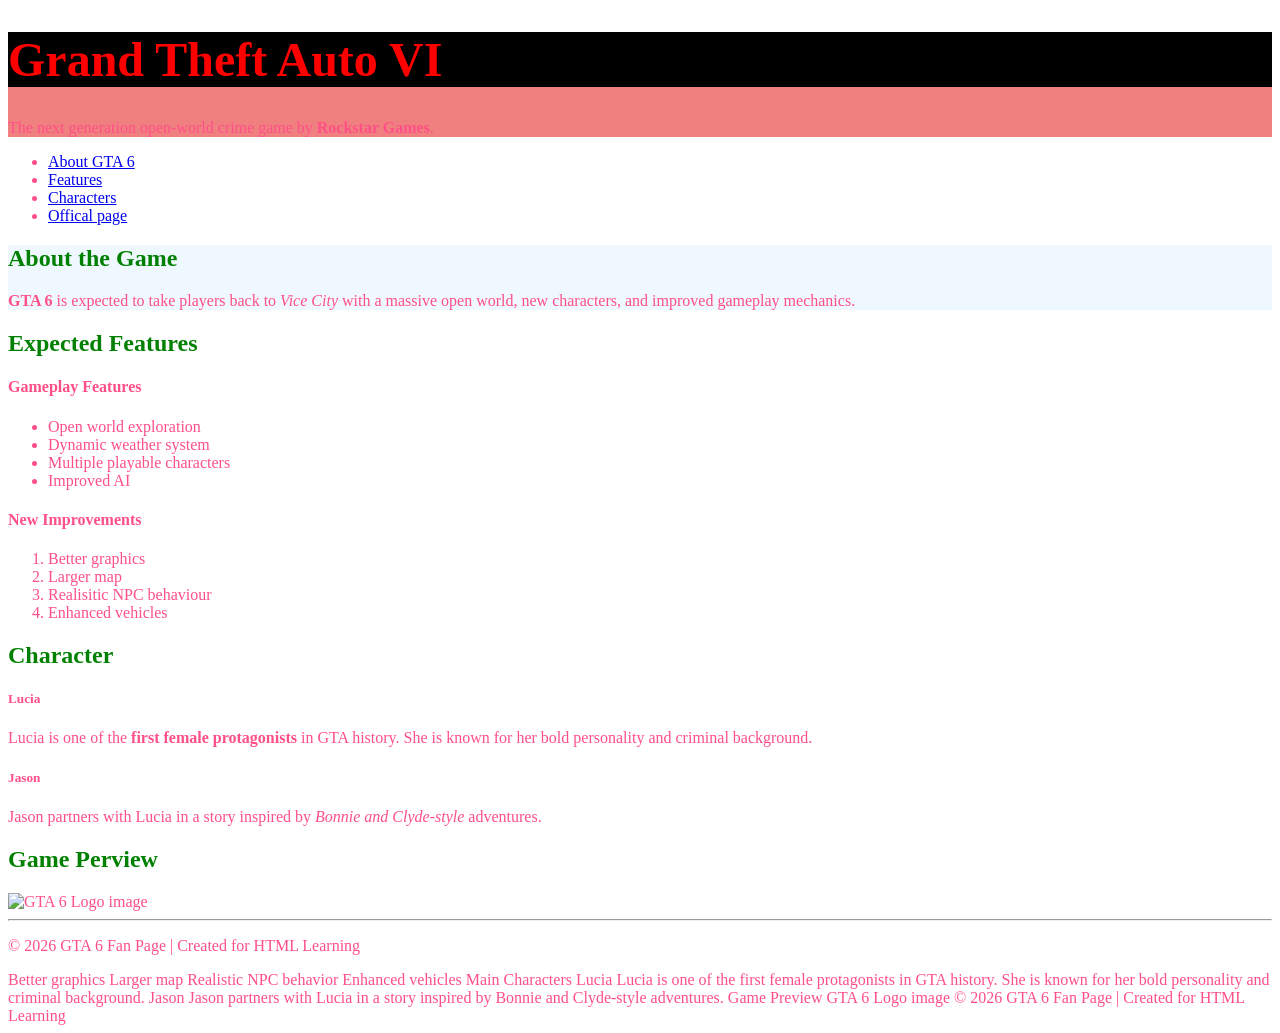
==== index.html @ 22cee1a3 "Lab 1.8 -colors" ====
<!--document type declaration(version of html)-->
<!DOCTYPE html>
<!--root element-->
<html lang="en">
<!--head-->

<head>
    <!--metadata elements-->
    <meta charset="UTF-8">
    <meta name="authors" content="BBIT">
    <meta name="description"
        content="Stay updated with the latest GTA 6 news, leaks, trailers, gameplay insights, and fan theories. Your ultimate hub for everything Grand Theft Auto VI.">
    <meta name="keywords"
        content="GTA 6, GTA VI, Grand Theft Auto 6, GTA 6 news, GTA 6 leaks, GTA 6 trailer, GTA 6 gameplay, Rockstar Games GTA 6, GTA 6 release date, GTA 6 updates, GTA VI rumors, GTA 6 map, GTA 6 characters, GTA 6 fan page, GTA community">
    <!--5 title-->

    <title>GTA VI</title>
    <!-- Other elements that go here -->
    <!-- style, scripts,favicon -->
     <link rel="stylesheet" href="css/style.css">
     <link rel="shortcut icon" href="https://www.rockstargames.com/VI/favicon.ico">
     <style>
        h1{
            color : blue;
            font-size:48px;
        }
        /*a class selector (starts with a dot)*/
        .section-heading{
            color:green;
        }
        /*an id selector start with a #*/
        /*only one element*/
        #about{
            background-color: aliceblue;
        }

     </style>
     <link rel="stylesheet" href="css/style.css"

</head>
<!-- 6.  the body (content goes here)-->

<body>
    <!-- Add header semantic tag -->
    <!-- Add main heading -->
    <!-- Make "Rockstar Games" bold -->
    <header style="background-color:lightcoral">
        <!--h1,h2,h3,h4,h5,h6-->
        <h1>Grand Theft Auto VI</h1>
        <p>
            The next generation open-world crime game by
            <b>Rockstar Games</b>.
        </p>
    </header>
    

    <!-- Add navigation semantic tag -->
    <!-- Convert items into an unordered list -->
    <!-- Wrap each item in a link -->
    <!-- Add id links pointing to sections -->


    <nav>
        <!--unordered list-->
        <ul>
            <li>
                <!--internal( another section on the same page external )
                -diffent page on the same website 
                -diffrent page on another  website 
                -->
                <a href="#about">About GTA 6</a>
            </li><!--list them-->
            <li>
                <a href="#features">Features</a>
            </li><!--list them-->
            <li>
                <a href="#Characters">Characters</a>
            </li><!--list them-->

            <li>
                <a href="https://www.rockstargames.com/games/V" 
                target="_blank">
                Offical page
                </a>

            </li><!--list them-->
        </ul>

    </nav>


    <!-- Add main semantic tag -->
    <main>
        <section id="about">
           <h2 class="section-heading"> About the Game</h2>
            <p>
                <b>GTA 6 </b>is expected to take players back to <i>Vice City</i> with a massive open world,
                new characters,
                and improved gameplay
                mechanics.

            </p>

        </section>
        <section id="features">
            <h2 class="section-heading">Expected Features</h2>

            <h4>Gameplay Features</h4>

            <ul>
                <li>Open world exploration</li>
                <li>Dynamic weather system</li>
                <li>Multiple playable characters</li>
                <li>Improved AI</li>

            </ul>

            <h4> New Improvements</h4>

            <ol>
              <li>Better graphics</li>
              <li>Larger map</li>
              <li>Realisitic NPC behaviour</li>
              <li>Enhanced vehicles</li>
            </ol>

        </section>
        <section id ="Characters">
            <h2 class="section-heading">Character</h2>
          <h5 >Lucia</h5>
          <p> Lucia is one of the <b>first female protagonists </b>
            in GTA history. She is known for her bold personality and criminal
    background. </p>
    <article></article>
    <h5>Jason</h5>
    <p>Jason partners with Lucia in a story inspired by <i>Bonnie and Clyde-style</i> adventures.</p>
        </section>
        <section id="logo">
          <h2 class="section-heading">Game Perview</h2>
          <img src="https://www.rockstargames.com/VI/_next/image?url=%2FVI%2F_next%2Fstatic%2Fmedia%2FJason_and_Lucia_01_With_Logos_landscape.8596f77a.jpg&w=3840&q=75
 " alt="GTA 6 Logo image" width="50%">
          
        </section>
        <footer>
        <hr>
        <p>© 2026 GTA 6 Fan Page | Created for HTML Learning</p>
    </footer>

    </main>


    <!-- Add section with id="about" -->
    <!-- Add section heading -->
    <!-- Add paragraphs -->
    <!-- Make "GTA 6" bold -->
    <!-- Make "Vice City" italic -->
    <!-- Add title attribute to second paragraph -->
  

    <!-- Add section with id="features" -->
    <!-- Add subsection headings -->
    <!-- Convert first group into unordered list -->
    <!-- Convert second group into ordered list -->
    
    
    
    
    

   
    Better graphics
    Larger map
    Realistic NPC behavior
    Enhanced vehicles

    <!-- Add section with id="characters" -->
    <!-- Use article tag for each character -->
    <!-- Add headings for names -->
    <!-- Add paragraphs -->
    <!-- Make "first female protagonists" bold -->
    <!-- Make "Bonnie and Clyde" italic -->
    Main Characters
    Lucia
    Lucia is one of the first female protagonists in GTA history. She is known for her bold personality and criminal
    background.

    Jason
    Jason partners with Lucia in a story inspired by Bonnie and Clyde-style adventures.

    <!-- Add section for image -->
    <!-- Add image tag below -->
    <!-- Use src attribute -->
    <!-- Use alt attribute -->
    <!-- Use width attribute -->
    Game Preview
    GTA 6 Logo image

    <!-- Close main semantic tag -->

    <!-- Add footer semantic tag -->
    
    <!-- Wrap content in paragraph -->
    <!-- Add horizontal rule above footer -->
    © 2026 GTA 6 Fan Page | Created for HTML Learning

    <body>


</html>
---- css/style.css ----
/* ============================================================
   GTA VI FAN PAGE COLOR SYSTEM
   Inspired by the official GTA VI visual style
   ============================================================ 
  
   CSS Colors
    - named e.g. blue, green (limited)
    - hex - use hexadecimal values (0-9A-F) e.g. #RRGGBB #FFFFFF(white), #000000(black) - (Most common in web design)
    - rgb - use 0-255 e.g. rgb(255,255,255) -white, rgb(0,0,0) - black
    - rgba same as rgb but includes a transparency value between 0-1 (0 = invisible 1 = fully visible) (last item) e.g rgba(25,55,66,0.5) 
*/

/*
:root targets the <html> element.
It is the highest-level element on the page.
Variables defined here become available everywhere in the stylesheet.
*/

:root {
  h1{
    /*color:crimson;*/
    color:#ff0000;
    background-color:rgb(0,0,0);
    border-color:rgba(255,0,0,0.1);
}


    /* ===============================
       BACKGROUND COLORS
       =============================== */

    /* Deep night blue */
    --col-bg-deep: #08131f;

    /* Main dark surface */
    --col-bg-mid: #102030;

    /* Transparent glass effect */
    --col-bg-light: rgba(16, 32, 48, 0.82);

    /* ===============================
       PRIMARY ACCENT COLORS
       =============================== */

    /* Neon cyan */
    --col-cyan: #00d5d8;

    /* Bright electric cyan */
    --col-cyan-light: #4ff6ea;

    /* GTA VI pink/coral */
    --col-coral: #ff4f87;

    /* Soft neon pink */
    --col-pink-soft: #ff9bb3;

    /* Sunset orange */
    --col-sunset: #ff9f43;

    /* Warm amber */
    --col-amber: #ffc46b;

    /* ===============================
       TEXT COLORS
       =============================== */

    /* Main light text */
    --col-cream: #fff8f2;

    /* Secondary muted text */
    --col-muted: #7ea0b3;
}

/*
example usage
using the var keyword
*/
body{
color: var(--col-coral)
}
---- css/style.css ----
/* ============================================================
   GTA VI FAN PAGE COLOR SYSTEM
   Inspired by the official GTA VI visual style
   ============================================================ 
  
   CSS Colors
    - named e.g. blue, green (limited)
    - hex - use hexadecimal values (0-9A-F) e.g. #RRGGBB #FFFFFF(white), #000000(black) - (Most common in web design)
    - rgb - use 0-255 e.g. rgb(255,255,255) -white, rgb(0,0,0) - black
    - rgba same as rgb but includes a transparency value between 0-1 (0 = invisible 1 = fully visible) (last item) e.g rgba(25,55,66,0.5) 
*/

/*
:root targets the <html> element.
It is the highest-level element on the page.
Variables defined here become available everywhere in the stylesheet.
*/

:root {
  h1{
    /*color:crimson;*/
    color:#ff0000;
    background-color:rgb(0,0,0);
    border-color:rgba(255,0,0,0.1);
}


    /* ===============================
       BACKGROUND COLORS
       =============================== */

    /* Deep night blue */
    --col-bg-deep: #08131f;

    /* Main dark surface */
    --col-bg-mid: #102030;

    /* Transparent glass effect */
    --col-bg-light: rgba(16, 32, 48, 0.82);

    /* ===============================
       PRIMARY ACCENT COLORS
       =============================== */

    /* Neon cyan */
    --col-cyan: #00d5d8;

    /* Bright electric cyan */
    --col-cyan-light: #4ff6ea;

    /* GTA VI pink/coral */
    --col-coral: #ff4f87;

    /* Soft neon pink */
    --col-pink-soft: #ff9bb3;

    /* Sunset orange */
    --col-sunset: #ff9f43;

    /* Warm amber */
    --col-amber: #ffc46b;

    /* ===============================
       TEXT COLORS
       =============================== */

    /* Main light text */
    --col-cream: #fff8f2;

    /* Secondary muted text */
    --col-muted: #7ea0b3;
}

/*
example usage
using the var keyword
*/
body{
color: var(--col-coral)
}
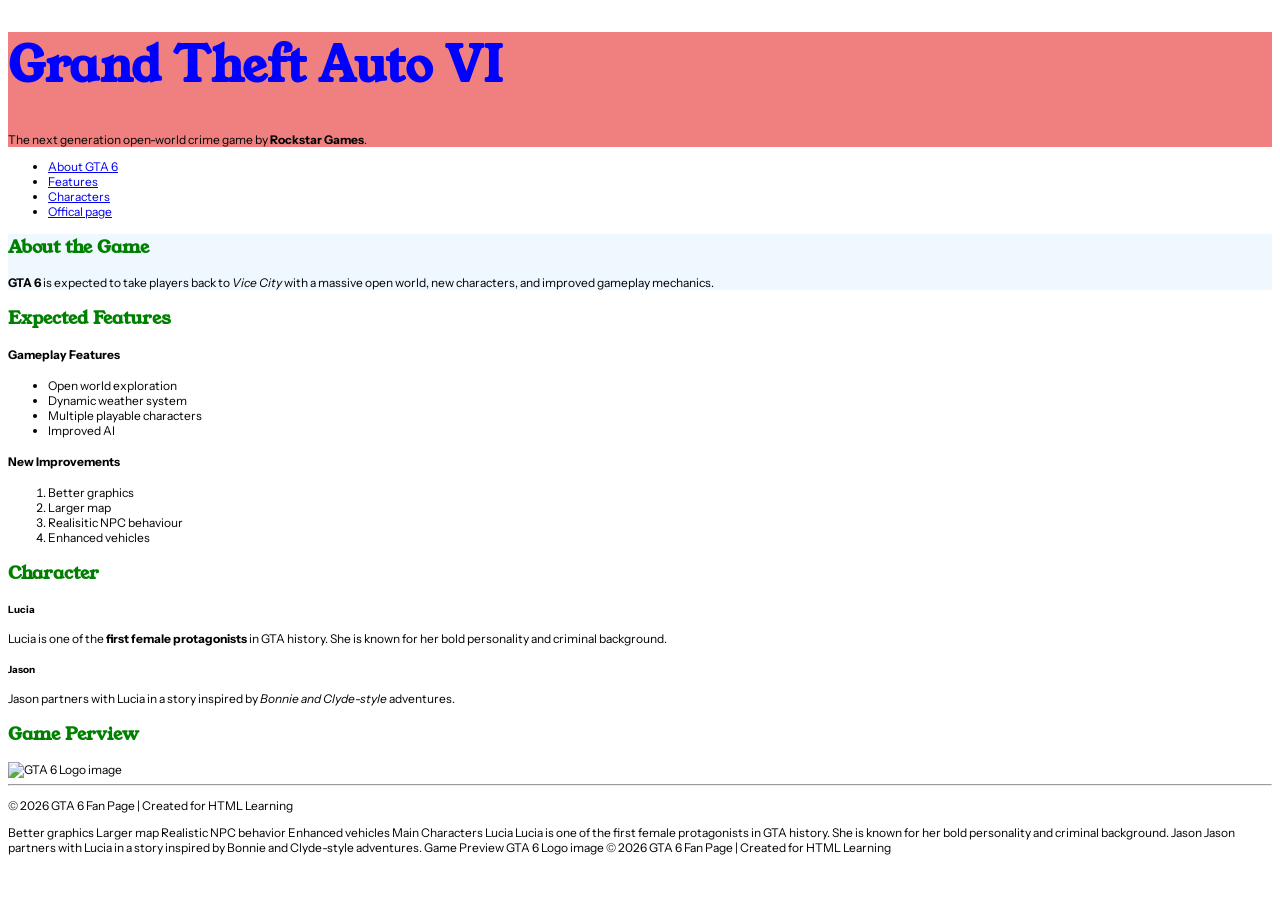
==== commit 0a636bac: "Lab 1.9 Fonts" ====
--- a/index.html
+++ b/index.html
@@ -17,28 +17,32 @@
     <title>GTA VI</title>
     <!-- Other elements that go here -->
     <!-- style, scripts,favicon -->
-     <link rel="stylesheet" href="css/style.css">
-     <link rel="shortcut icon" href="https://www.rockstargames.com/VI/favicon.ico">
-     <style>
-        h1{
-            color : blue;
-            font-size:48px;
+    <link rel="preconnect" href="https://fonts.googleapis.com">
+    <link rel="preconnect" href="https://fonts.gstatic.com" crossorigin>
+    <link
+        href="https://fonts.googleapis.com/css2?family=Instrument+Sans:ital,wght@0,400..700;1,400..700&family=Young+Serif&display=swap"
+        rel="stylesheet">
+    <link rel="stylesheet" href="css/style.css">
+    <link rel="shortcut icon" href="https://www.rockstargames.com/VI/favicon.ico">
+    <style>
+        h1 {
+            color: blue;
+            font-size: 48px;
         }
+
         /*a class selector (starts with a dot)*/
-        .section-heading{
-            color:green;
+        .section-heading {
+            color: green;
         }
+
         /*an id selector start with a #*/
         /*only one element*/
-        #about{
+        #about {
             background-color: aliceblue;
         }
-
-     </style>
-     <link rel="stylesheet" href="css/style.css"
-
-</head>
-<!-- 6.  the body (content goes here)-->
+    </style>
+    <link rel="stylesheet" href="css/style.css" </head>
+    <!-- 6.  the body (content goes here)-->
 
 <body>
     <!-- Add header semantic tag -->
@@ -52,7 +56,7 @@
             <b>Rockstar Games</b>.
         </p>
     </header>
-    
+
 
     <!-- Add navigation semantic tag -->
     <!-- Convert items into an unordered list -->
@@ -78,9 +82,8 @@
             </li><!--list them-->
 
             <li>
-                <a href="https://www.rockstargames.com/games/V" 
-                target="_blank">
-                Offical page
+                <a href="https://www.rockstargames.com/games/V" target="_blank">
+                    Offical page
                 </a>
 
             </li><!--list them-->
@@ -92,7 +95,7 @@
     <!-- Add main semantic tag -->
     <main>
         <section id="about">
-           <h2 class="section-heading"> About the Game</h2>
+            <h2 class="section-heading"> About the Game</h2>
             <p>
                 <b>GTA 6 </b>is expected to take players back to <i>Vice City</i> with a massive open world,
                 new characters,
@@ -118,33 +121,33 @@
             <h4> New Improvements</h4>
 
             <ol>
-              <li>Better graphics</li>
-              <li>Larger map</li>
-              <li>Realisitic NPC behaviour</li>
-              <li>Enhanced vehicles</li>
+                <li>Better graphics</li>
+                <li>Larger map</li>
+                <li>Realisitic NPC behaviour</li>
+                <li>Enhanced vehicles</li>
             </ol>
 
         </section>
-        <section id ="Characters">
+        <section id="Characters">
             <h2 class="section-heading">Character</h2>
-          <h5 >Lucia</h5>
-          <p> Lucia is one of the <b>first female protagonists </b>
-            in GTA history. She is known for her bold personality and criminal
-    background. </p>
-    <article></article>
-    <h5>Jason</h5>
-    <p>Jason partners with Lucia in a story inspired by <i>Bonnie and Clyde-style</i> adventures.</p>
+            <h5>Lucia</h5>
+            <p> Lucia is one of the <b>first female protagonists </b>
+                in GTA history. She is known for her bold personality and criminal
+                background. </p>
+            <article></article>
+            <h5>Jason</h5>
+            <p>Jason partners with Lucia in a story inspired by <i>Bonnie and Clyde-style</i> adventures.</p>
         </section>
         <section id="logo">
-          <h2 class="section-heading">Game Perview</h2>
-          <img src="https://www.rockstargames.com/VI/_next/image?url=%2FVI%2F_next%2Fstatic%2Fmedia%2FJason_and_Lucia_01_With_Logos_landscape.8596f77a.jpg&w=3840&q=75
+            <h2 class="section-heading">Game Perview</h2>
+            <img src="https://www.rockstargames.com/VI/_next/image?url=%2FVI%2F_next%2Fstatic%2Fmedia%2FJason_and_Lucia_01_With_Logos_landscape.8596f77a.jpg&w=3840&q=75
  " alt="GTA 6 Logo image" width="50%">
-          
+
         </section>
         <footer>
-        <hr>
-        <p>© 2026 GTA 6 Fan Page | Created for HTML Learning</p>
-    </footer>
+            <hr>
+            <p>© 2026 GTA 6 Fan Page | Created for HTML Learning</p>
+        </footer>
 
     </main>
 
@@ -155,19 +158,19 @@
     <!-- Make "GTA 6" bold -->
     <!-- Make "Vice City" italic -->
     <!-- Add title attribute to second paragraph -->
-  
+
 
     <!-- Add section with id="features" -->
     <!-- Add subsection headings -->
     <!-- Convert first group into unordered list -->
     <!-- Convert second group into ordered list -->
-    
-    
-    
-    
-    
-
-   
+
+
+
+
+
+
+
     Better graphics
     Larger map
     Realistic NPC behavior
@@ -198,7 +201,7 @@
     <!-- Close main semantic tag -->
 
     <!-- Add footer semantic tag -->
-    
+
     <!-- Wrap content in paragraph -->
     <!-- Add horizontal rule above footer -->
     © 2026 GTA 6 Fan Page | Created for HTML Learning
--- a/css/style.css
+++ b/css/style.css
@@ -17,14 +17,7 @@
 */
 
 :root {
-  h1{
-    /*color:crimson;*/
-    color:#ff0000;
-    background-color:rgb(0,0,0);
-    border-color:rgba(255,0,0,0.1);
-}
-
-
+ 
     /* ===============================
        BACKGROUND COLORS
        =============================== */
@@ -76,7 +69,15 @@
 using the var keyword
 */
 body{
-color: var(--col-coral)
+   /*Have a default font so two values in the font */
+   font-family:'Instrument Sans','sans-serif';
+   font-size:12px;
+   font-weight:400;
+   font-style:normal;
+
+}
+h1,h2{
+   font-family:'Young Serif','serif';
 }
 
 
--- a/css/style.css
+++ b/css/style.css
@@ -17,14 +17,7 @@
 */
 
 :root {
-  h1{
-    /*color:crimson;*/
-    color:#ff0000;
-    background-color:rgb(0,0,0);
-    border-color:rgba(255,0,0,0.1);
-}
-
-
+ 
     /* ===============================
        BACKGROUND COLORS
        =============================== */
@@ -76,7 +69,15 @@
 using the var keyword
 */
 body{
-color: var(--col-coral)
+   /*Have a default font so two values in the font */
+   font-family:'Instrument Sans','sans-serif';
+   font-size:12px;
+   font-weight:400;
+   font-style:normal;
+
+}
+h1,h2{
+   font-family:'Young Serif','serif';
 }
 
 
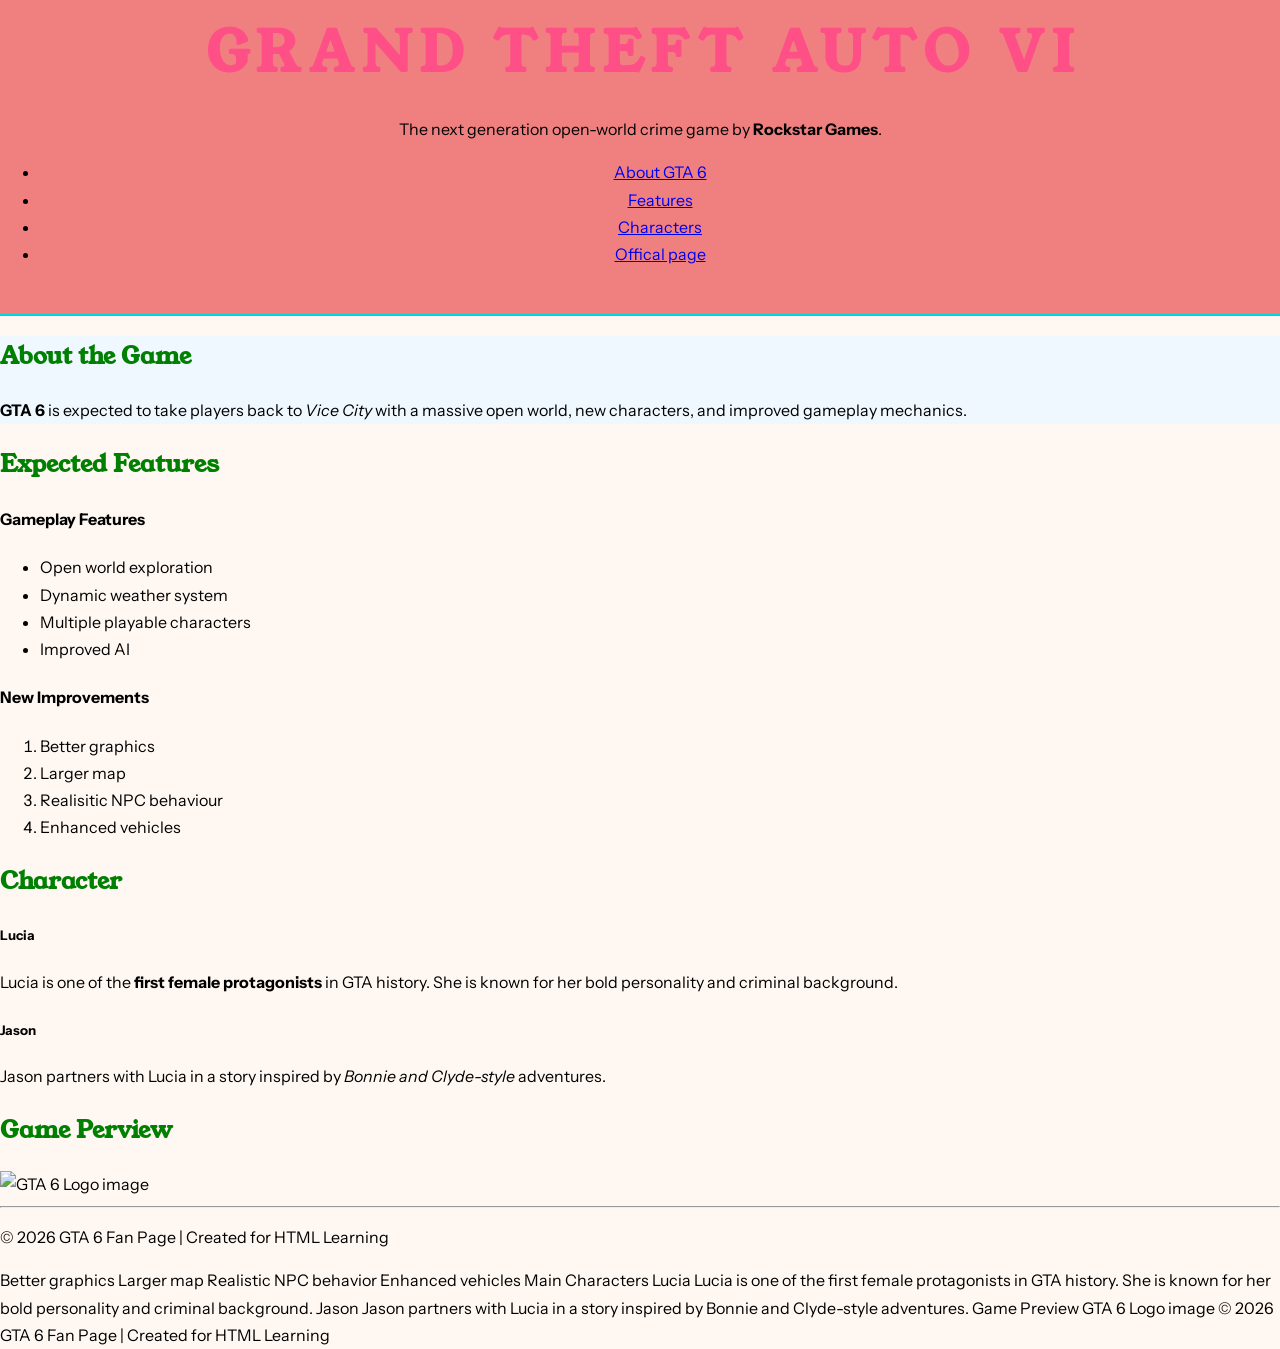
==== commit 1ca64640: "Lab 2.0 - header" ====
--- a/index.html
+++ b/index.html
@@ -55,7 +55,7 @@
             The next generation open-world crime game by
             <b>Rockstar Games</b>.
         </p>
-    </header>
+    
 
 
     <!-- Add navigation semantic tag -->
@@ -90,6 +90,7 @@
         </ul>
 
     </nav>
+    </header>
 
 
     <!-- Add main semantic tag -->
--- a/css/style.css
+++ b/css/style.css
@@ -71,13 +71,55 @@
 body{
    /*Have a default font so two values in the font */
    font-family:'Instrument Sans','sans-serif';
-   font-size:12px;
+   font-size:16px;
    font-weight:400;
    font-style:normal;
+   background-color:var(--col-cream);
+   /*short hard*/
+   margin: 0;
+   /*Long hand version*/
+   margin-top:0;
+   margin-right:0;
+   margin-bottom:0;
+   margin-left:0;
+   line-height : 1.7;
 
 }
 h1,h2{
    font-family:'Young Serif','serif';
 }
+header{
+   /*Box model ( Padding ) */
+   padding-top:5px;
+   padding-bottom:30px;
+   
+   /*Box model( border ) */
+   border-bottom-width:2px;
+   border-bottom-style:solid;
+   border-bottom-color:var(--col-cyan);
+
+   text-align:center;
+}
+
+header h1{ 
+   /*Units
+   
+   */
+   font-size:3.5em; /* 3.5 *16 px ,parent font size*/
+   letter-spacing:8px;
+   text-transform:uppercase;
+   color : var(--col-coral);
+
+   margin-left:8px;
+   margin-bottom:0;
+   margin-top:0;
+   margin-right:0;
+}
+ /* Direct child selector*/
+header > b{
+   color:var(--col-sunset);
+   letter-spacing:2px;
+   font-size: 0.95em;/*Relative to the parent's font size*/
+}
 
 
--- a/css/style.css
+++ b/css/style.css
@@ -71,13 +71,55 @@
 body{
    /*Have a default font so two values in the font */
    font-family:'Instrument Sans','sans-serif';
-   font-size:12px;
+   font-size:16px;
    font-weight:400;
    font-style:normal;
+   background-color:var(--col-cream);
+   /*short hard*/
+   margin: 0;
+   /*Long hand version*/
+   margin-top:0;
+   margin-right:0;
+   margin-bottom:0;
+   margin-left:0;
+   line-height : 1.7;
 
 }
 h1,h2{
    font-family:'Young Serif','serif';
 }
+header{
+   /*Box model ( Padding ) */
+   padding-top:5px;
+   padding-bottom:30px;
+   
+   /*Box model( border ) */
+   border-bottom-width:2px;
+   border-bottom-style:solid;
+   border-bottom-color:var(--col-cyan);
+
+   text-align:center;
+}
+
+header h1{ 
+   /*Units
+   
+   */
+   font-size:3.5em; /* 3.5 *16 px ,parent font size*/
+   letter-spacing:8px;
+   text-transform:uppercase;
+   color : var(--col-coral);
+
+   margin-left:8px;
+   margin-bottom:0;
+   margin-top:0;
+   margin-right:0;
+}
+ /* Direct child selector*/
+header > b{
+   color:var(--col-sunset);
+   letter-spacing:2px;
+   font-size: 0.95em;/*Relative to the parent's font size*/
+}
 
 
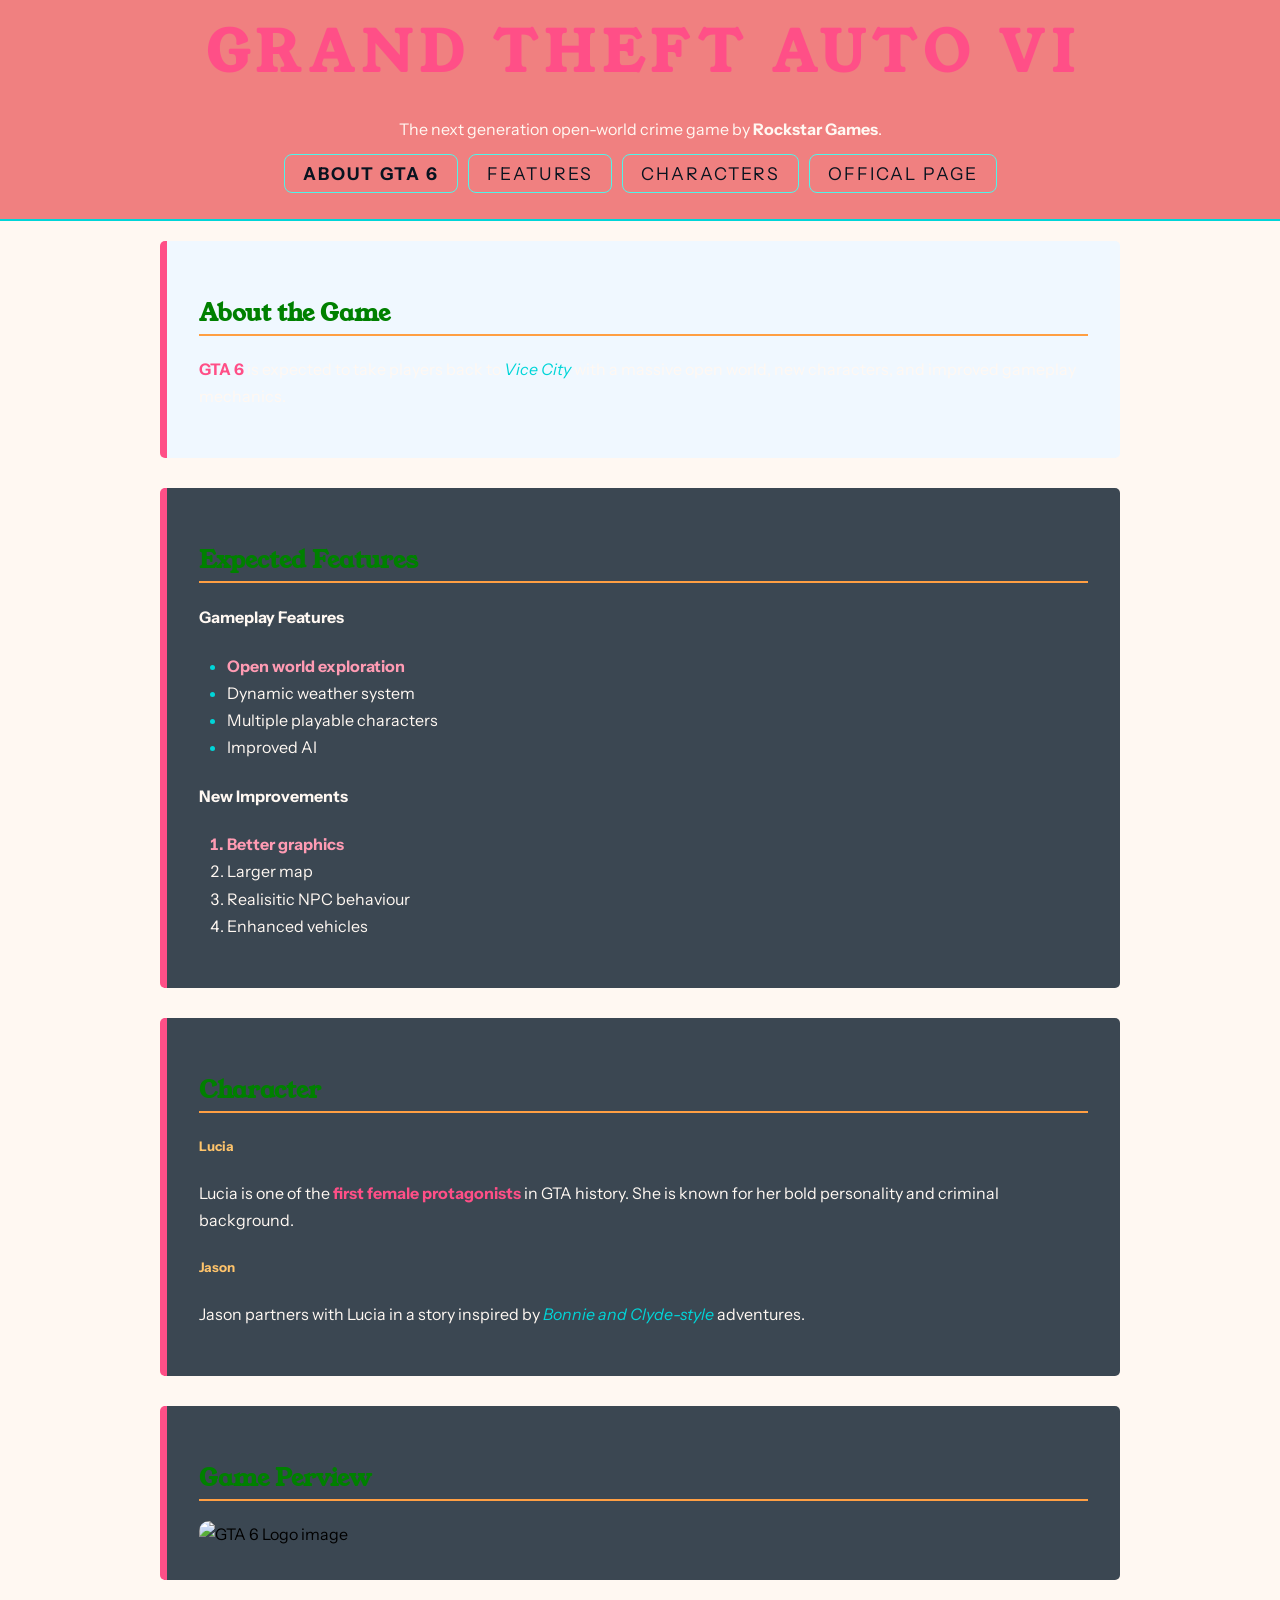
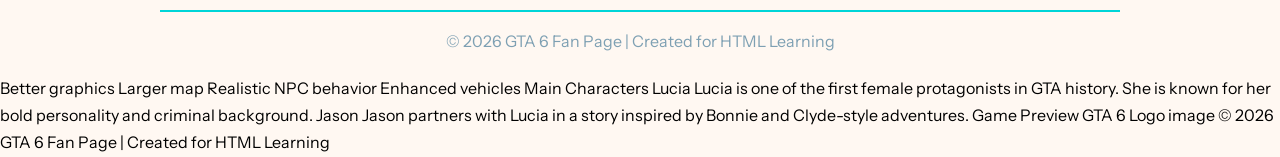
==== commit 4f3cc792: "Lab 2.4 - image and footer" ====
--- a/index.html
+++ b/index.html
@@ -142,8 +142,7 @@
         <section id="logo">
             <h2 class="section-heading">Game Perview</h2>
             <img src="https://www.rockstargames.com/VI/_next/image?url=%2FVI%2F_next%2Fstatic%2Fmedia%2FJason_and_Lucia_01_With_Logos_landscape.8596f77a.jpg&w=3840&q=75
- " alt="GTA 6 Logo image" width="50%">
-
+ " alt="GTA 6 Logo image">
         </section>
         <footer>
             <hr>
--- a/css/style.css
+++ b/css/style.css
@@ -121,5 +121,116 @@
    letter-spacing:2px;
    font-size: 0.95em;/*Relative to the parent's font size*/
 }
-
-
+nav{
+   margin-top:10px;
+}
+/*Child selctor*/
+nav ul{
+   list-style:none;
+   padding: 0;
+   margin :0;
+
+   display:flex;
+   justify-content:center;
+   gap:10px;
+   
+}
+/*Child selctor*/
+nav ul li a{
+   color :var(--col-bg-deep);
+   text-decoration:none;
+   font-size:1.1em;
+   letter-spacing:2px;
+   text-transform:uppercase;
+   /*Top and bottom 8 px   right and left 18px*/
+   padding:8px 18px;
+   border:1px solid var(--col-cyan-light);
+   /*Long hand*/
+   border-width:1px;
+   border-style:solid;
+   border-color:var(--col-cyan-light);
+   border-radius:8px;
+}
+/**Pseudo-class selector :hover , :root*/
+nav ul li a:hover{
+   background-color:var(--col-cyan);
+   border-color:var(--col-pink-soft);
+}
+main{
+   
+   max-width:960px;
+
+   margin-right:auto;
+   margin-left:auto;
+   margin-bottom:20px;
+   margin-top:20px;
+}
+section{
+   margin-bottom:30px;
+   padding:32px;
+   background-color:var(--col-bg-light);
+   border-radius:5px;
+   border-left-style:solid;
+   border-left-color:var(--col-coral);
+   border-left-width:7px;
+
+   transition-property:border-color;
+   transition-duration: 2s;
+   transition-timing-function:ease;
+   
+}
+
+section:hover{
+   border-left-color:var(--col-cyan)
+}
+p , h4{
+   color: var(--col-cream);
+}
+h5{
+   color:var(--col-amber);
+}
+main b{
+   color:var(--col-coral);
+}
+main i{
+   color:var(--col-cyan)
+}
+h2{
+   color:var(--col-sunset);
+   border-bottom:2px solid var(--col-sunset)
+}
+main ul, main ol{
+   padding-left:24px;
+   color:var(--col-cream);
+
+}
+main li{
+   margin-left:4px;
+}
+/*Pseudo class selector (state)*/
+li:first-child{
+   color : var(--col-pink-soft);
+   font-weight:bold;
+}
+/*Pseudo element selctor (parst of an element)*/
+main ul li::marker{
+   color:var(--col-cyan);
+}
+main ol li ::marker{
+   color : var(--col-coral);
+}
+
+img{
+   max-width:100%;
+   border-radius:10px;
+
+}
+footer{
+   text-align:center;
+}
+footer p{
+   color : var(--col-muted);
+}
+hr{
+   border: 1px solid var(--col-cyan);
+}
--- a/css/style.css
+++ b/css/style.css
@@ -121,5 +121,116 @@
    letter-spacing:2px;
    font-size: 0.95em;/*Relative to the parent's font size*/
 }
-
-
+nav{
+   margin-top:10px;
+}
+/*Child selctor*/
+nav ul{
+   list-style:none;
+   padding: 0;
+   margin :0;
+
+   display:flex;
+   justify-content:center;
+   gap:10px;
+   
+}
+/*Child selctor*/
+nav ul li a{
+   color :var(--col-bg-deep);
+   text-decoration:none;
+   font-size:1.1em;
+   letter-spacing:2px;
+   text-transform:uppercase;
+   /*Top and bottom 8 px   right and left 18px*/
+   padding:8px 18px;
+   border:1px solid var(--col-cyan-light);
+   /*Long hand*/
+   border-width:1px;
+   border-style:solid;
+   border-color:var(--col-cyan-light);
+   border-radius:8px;
+}
+/**Pseudo-class selector :hover , :root*/
+nav ul li a:hover{
+   background-color:var(--col-cyan);
+   border-color:var(--col-pink-soft);
+}
+main{
+   
+   max-width:960px;
+
+   margin-right:auto;
+   margin-left:auto;
+   margin-bottom:20px;
+   margin-top:20px;
+}
+section{
+   margin-bottom:30px;
+   padding:32px;
+   background-color:var(--col-bg-light);
+   border-radius:5px;
+   border-left-style:solid;
+   border-left-color:var(--col-coral);
+   border-left-width:7px;
+
+   transition-property:border-color;
+   transition-duration: 2s;
+   transition-timing-function:ease;
+   
+}
+
+section:hover{
+   border-left-color:var(--col-cyan)
+}
+p , h4{
+   color: var(--col-cream);
+}
+h5{
+   color:var(--col-amber);
+}
+main b{
+   color:var(--col-coral);
+}
+main i{
+   color:var(--col-cyan)
+}
+h2{
+   color:var(--col-sunset);
+   border-bottom:2px solid var(--col-sunset)
+}
+main ul, main ol{
+   padding-left:24px;
+   color:var(--col-cream);
+
+}
+main li{
+   margin-left:4px;
+}
+/*Pseudo class selector (state)*/
+li:first-child{
+   color : var(--col-pink-soft);
+   font-weight:bold;
+}
+/*Pseudo element selctor (parst of an element)*/
+main ul li::marker{
+   color:var(--col-cyan);
+}
+main ol li ::marker{
+   color : var(--col-coral);
+}
+
+img{
+   max-width:100%;
+   border-radius:10px;
+
+}
+footer{
+   text-align:center;
+}
+footer p{
+   color : var(--col-muted);
+}
+hr{
+   border: 1px solid var(--col-cyan);
+}
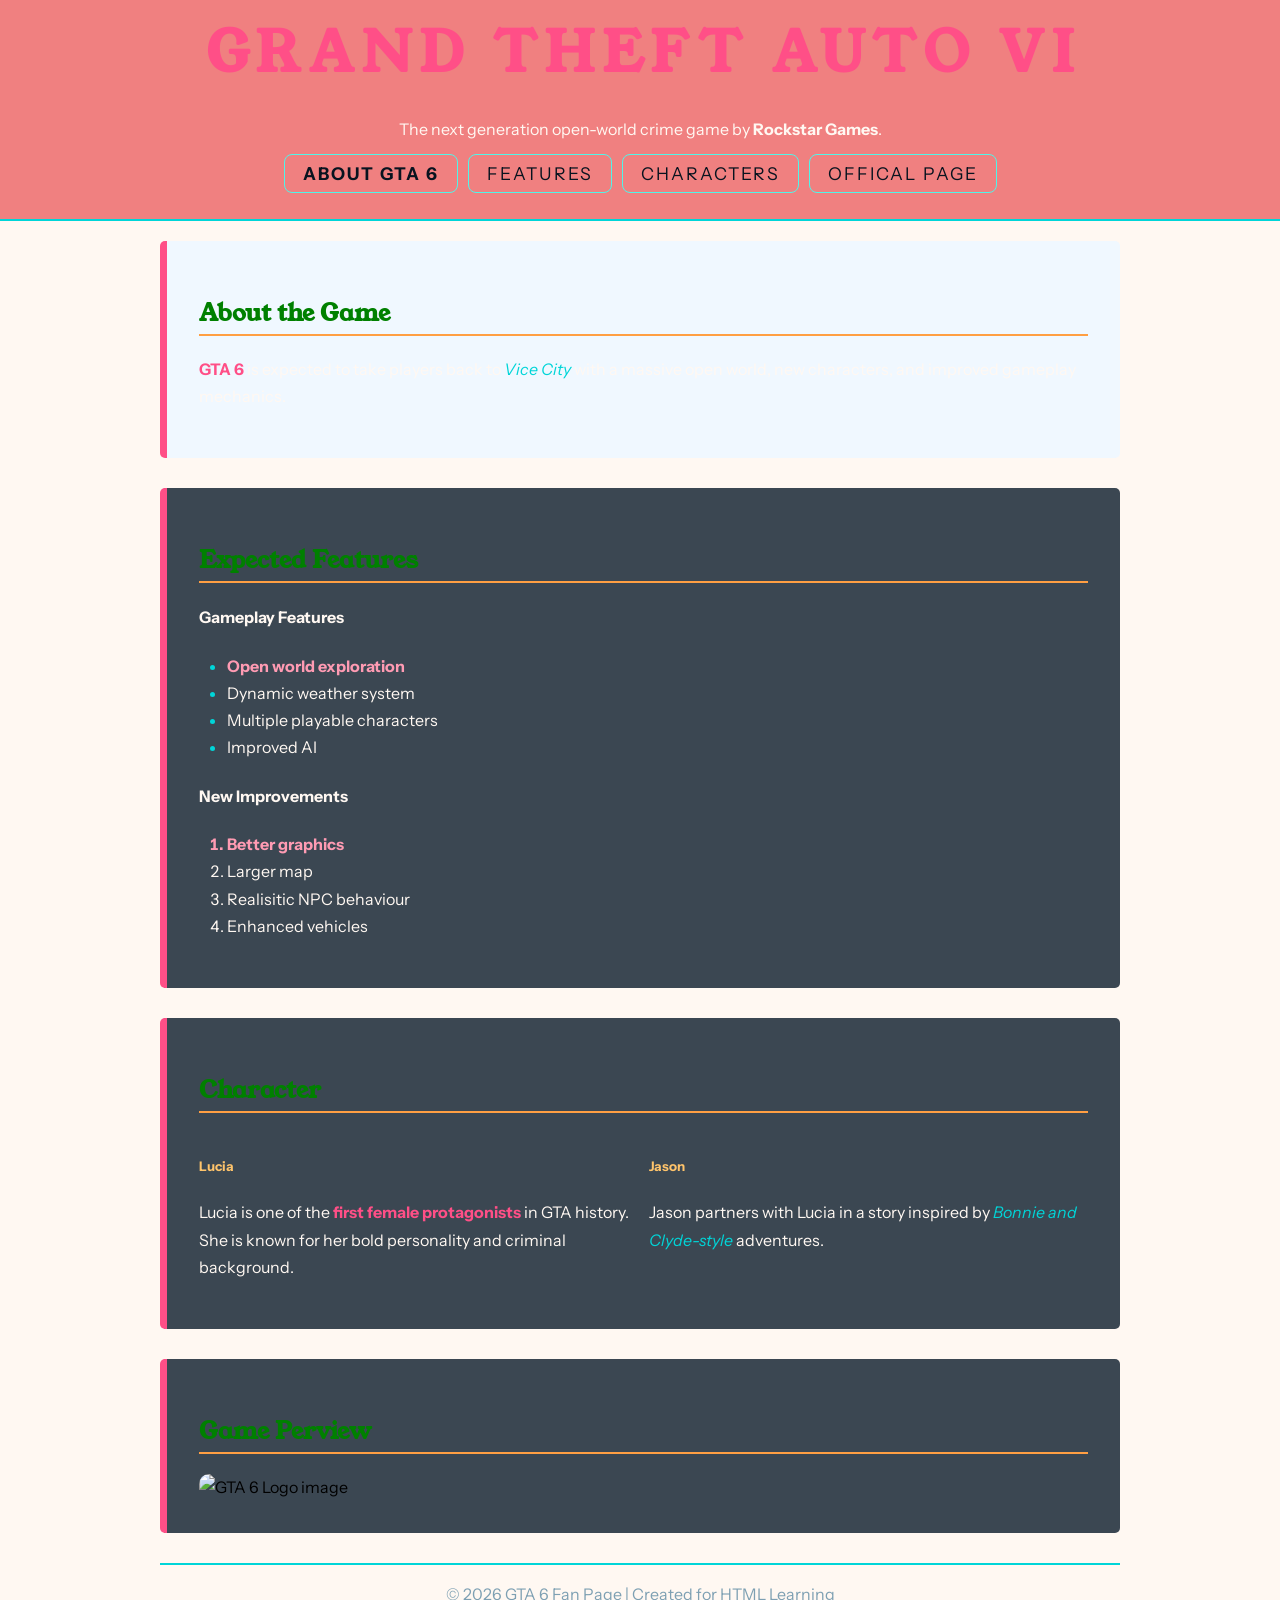
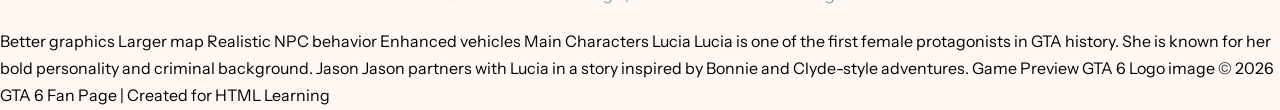
==== commit 66e0b895: "Lab 2.5 - grid (demo and characters)" ====
--- a/index.html
+++ b/index.html
@@ -131,13 +131,18 @@
         </section>
         <section id="Characters">
             <h2 class="section-heading">Character</h2>
+            <div class="charcter-grid">
+            <article>
             <h5>Lucia</h5>
             <p> Lucia is one of the <b>first female protagonists </b>
                 in GTA history. She is known for her bold personality and criminal
                 background. </p>
-            <article></article>
+            </article>
+            <article>
             <h5>Jason</h5>
             <p>Jason partners with Lucia in a story inspired by <i>Bonnie and Clyde-style</i> adventures.</p>
+            </div>
+            </article>
         </section>
         <section id="logo">
             <h2 class="section-heading">Game Perview</h2>
--- a/css/style.css
+++ b/css/style.css
@@ -233,4 +233,13 @@
 }
 hr{
    border: 1px solid var(--col-cyan);
+}
+
+.charcter-grid{
+   display:grid;
+   grid-template-columns: 1fr 1fr;
+   gap : 10px;
+}
+article h4{
+   border-bottom : 2px solid var(--col-coral)
 }
--- a/css/style.css
+++ b/css/style.css
@@ -233,4 +233,13 @@
 }
 hr{
    border: 1px solid var(--col-cyan);
+}
+
+.charcter-grid{
+   display:grid;
+   grid-template-columns: 1fr 1fr;
+   gap : 10px;
+}
+article h4{
+   border-bottom : 2px solid var(--col-coral)
 }
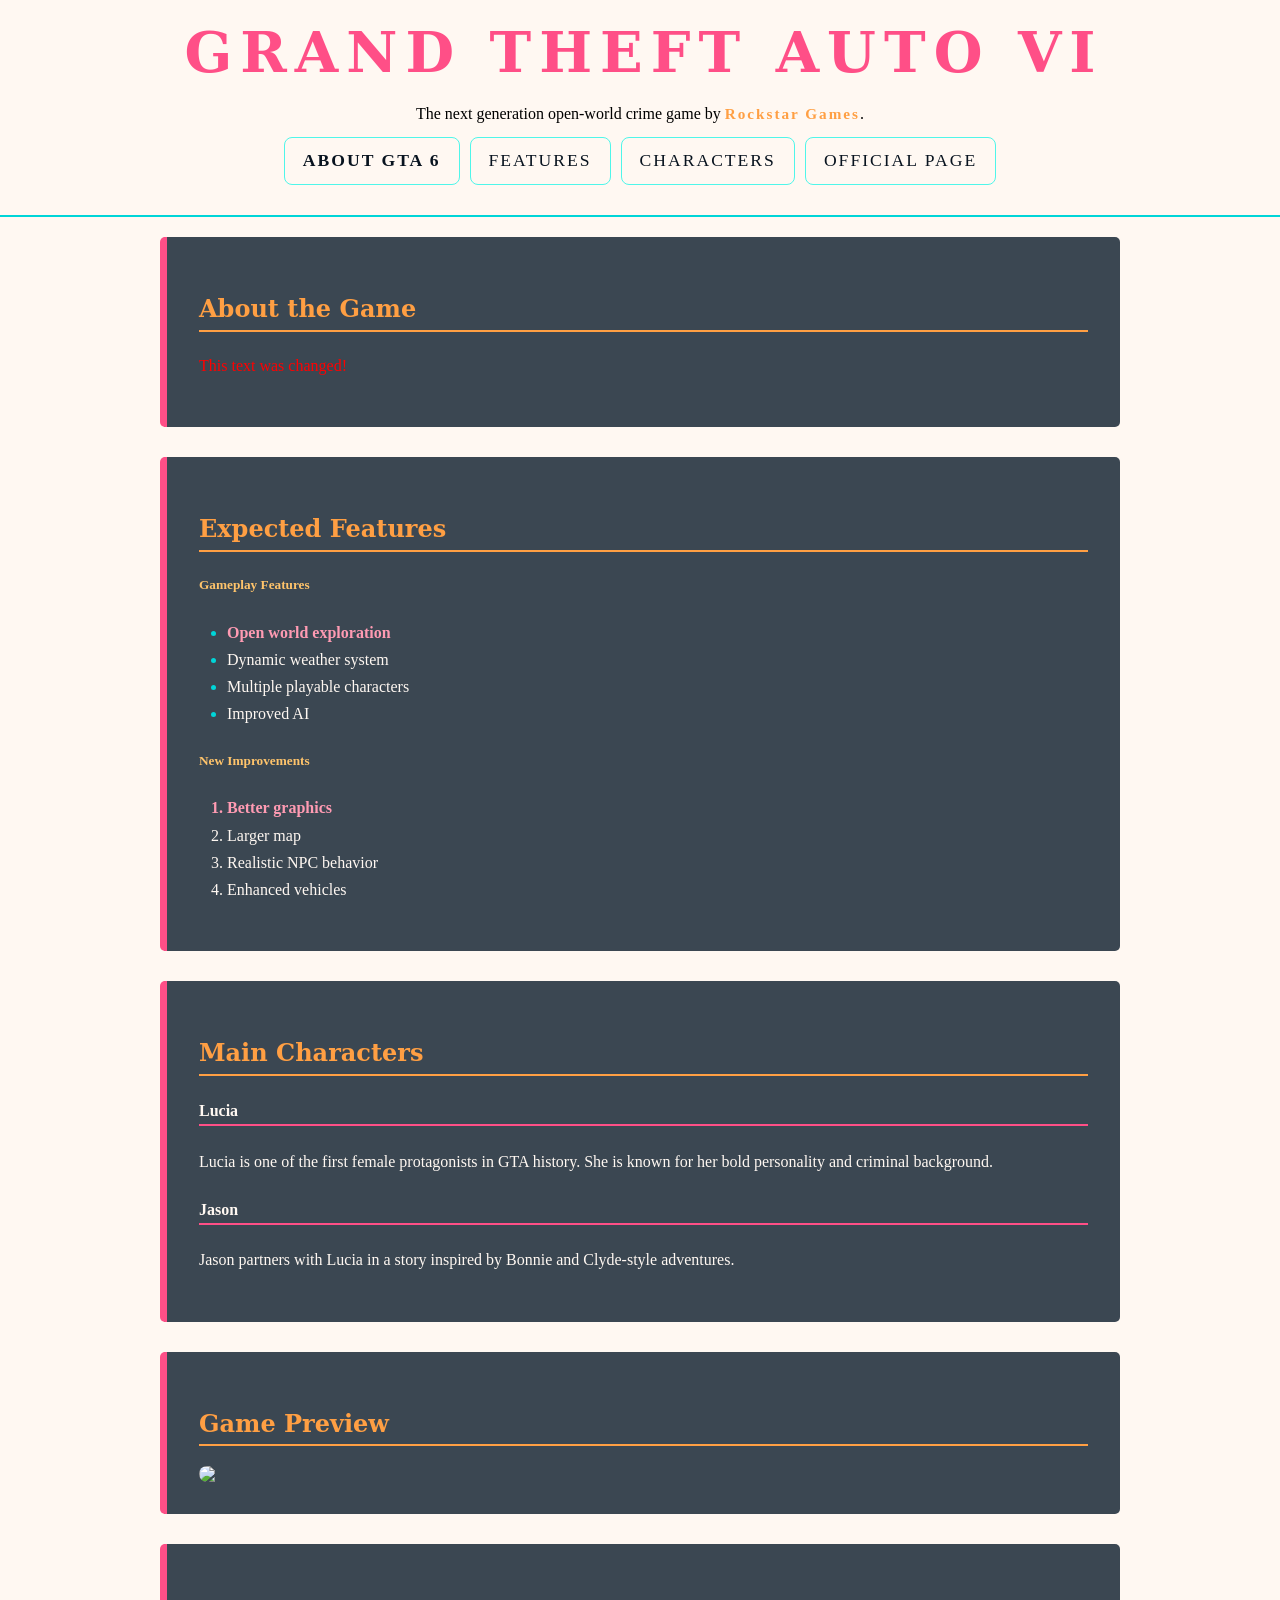
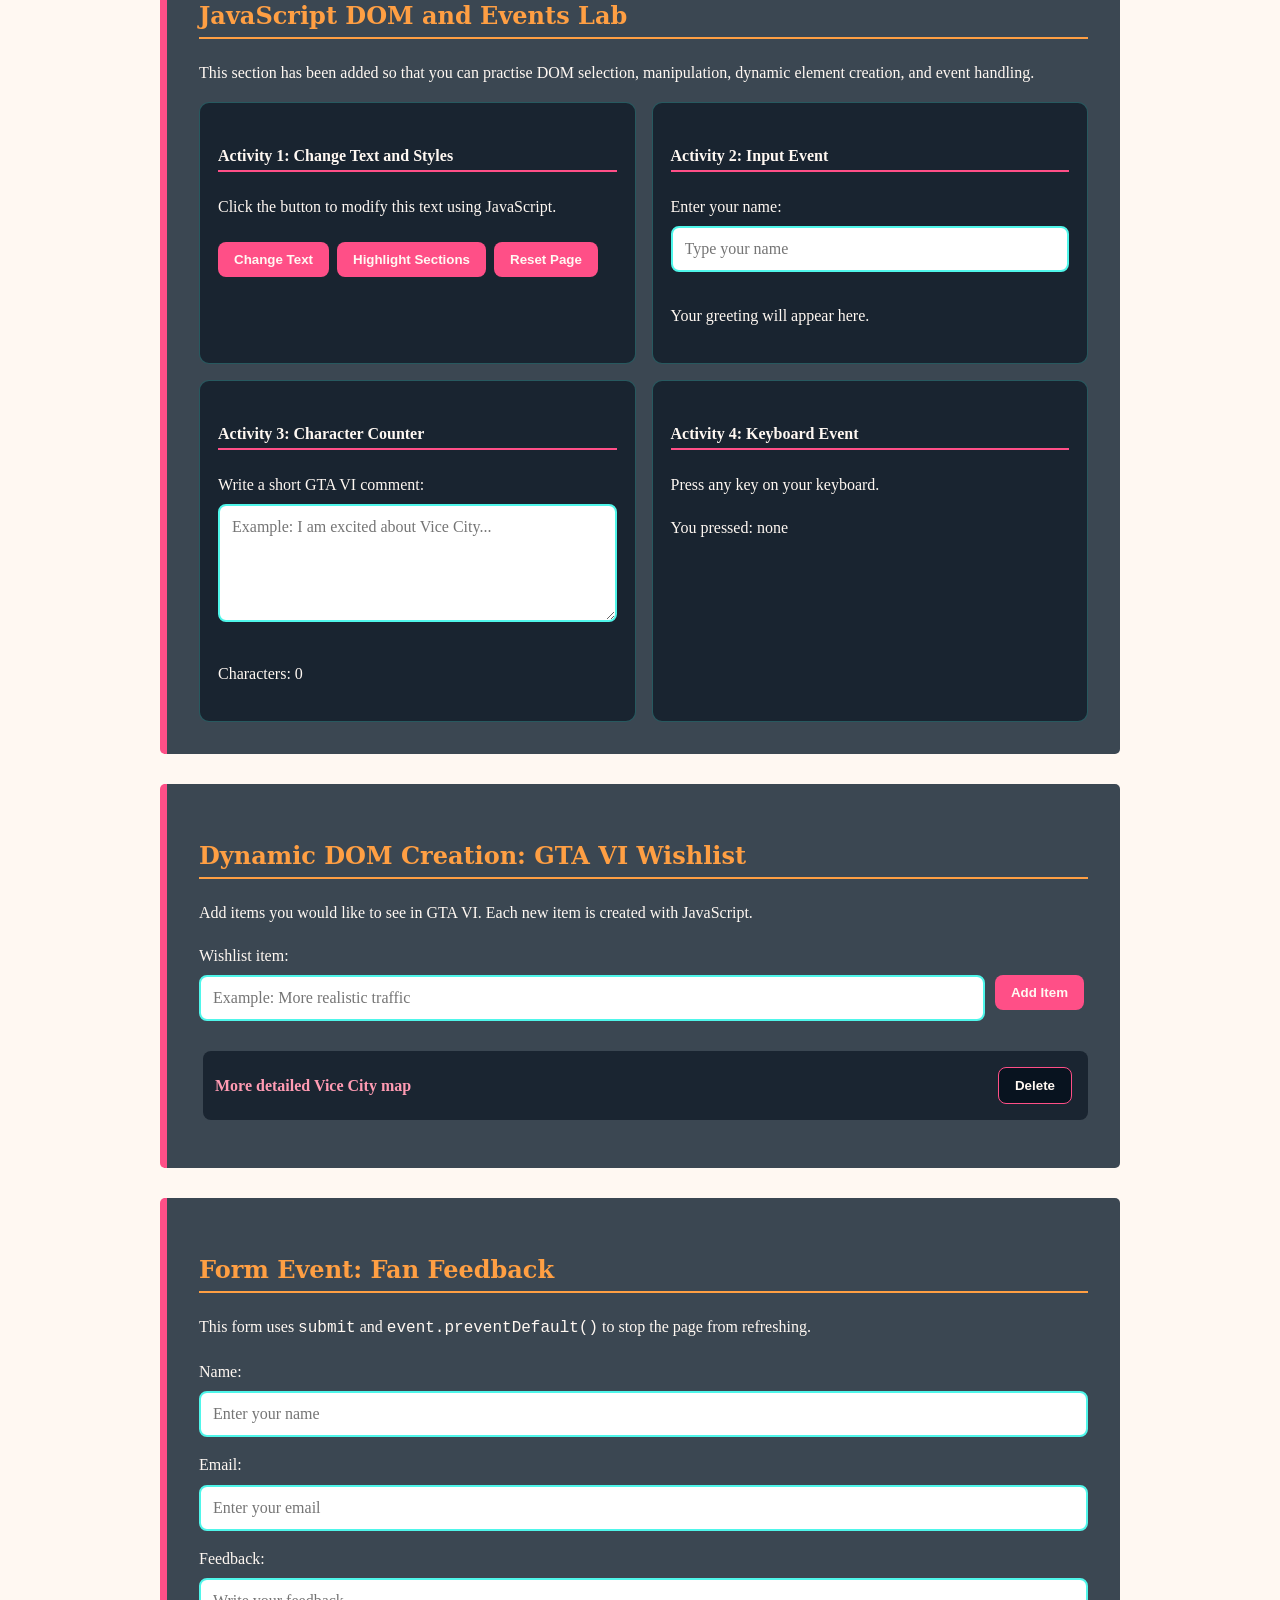
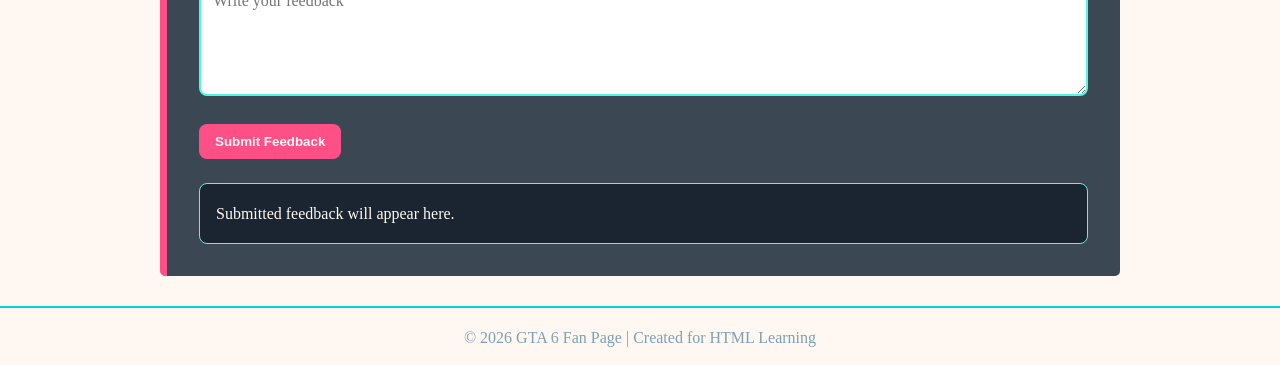
==== commit 3ac201e4: "lab 3.0 - dom" ====
--- a/index.html
+++ b/index.html
@@ -1,217 +1,273 @@
-<!--document type declaration(version of html)-->
-<!DOCTYPE html>
-<!--root element-->
+<!--1. document type declaration (version of html) -->
+<!doctype html>
+<!--2. the root element -->
 <html lang="en">
-<!--head-->
-
+<!--3. head -->
+ 
 <head>
-    <!--metadata elements-->
-    <meta charset="UTF-8">
-    <meta name="authors" content="BBIT">
+    <!--4. meta elements -->
+    <meta charset="utf-8">
+    <meta name="author" content="BBIT">
     <meta name="description"
-        content="Stay updated with the latest GTA 6 news, leaks, trailers, gameplay insights, and fan theories. Your ultimate hub for everything Grand Theft Auto VI.">
+        content="Your ultimate GTA 6 fan page featuring the latest news, trailers, gameplay details, map leaks, characters, release updates, and community discussions for Grand Theft Auto VI. Stay updated with everything GTA 6">
     <meta name="keywords"
-        content="GTA 6, GTA VI, Grand Theft Auto 6, GTA 6 news, GTA 6 leaks, GTA 6 trailer, GTA 6 gameplay, Rockstar Games GTA 6, GTA 6 release date, GTA 6 updates, GTA VI rumors, GTA 6 map, GTA 6 characters, GTA 6 fan page, GTA community">
-    <!--5 title-->
-
+        content="GTA 6, Grand Theft Auto VI, GTA VI, GTA 6 news, GTA 6 trailer, GTA 6 gameplay, GTA 6 release date, Rockstar Games, Vice City, GTA 6 map, GTA 6 characters, GTA 6 leaks, GTA 6 updates, GTA 6 fan page, Grand Theft Auto 6">
+    <!-- important for RWD -->
+    <meta name="viewport" content="width=device-width, initial-scale=1.0">
+    <!--5. title -->
     <title>GTA VI</title>
-    <!-- Other elements that go here -->
-    <!-- style, scripts,favicon -->
+    <!-- other elements that go here-->
+    <!-- styles, scripts, favicon -->
+    <!-- fonts (Instrument Sans-bodytext + Young Serif-title)-->
     <link rel="preconnect" href="https://fonts.googleapis.com">
     <link rel="preconnect" href="https://fonts.gstatic.com" crossorigin>
     <link
-        href="https://fonts.googleapis.com/css2?family=Instrument+Sans:ital,wght@0,400..700;1,400..700&family=Young+Serif&display=swap"
+        href="https://fonts.googleapis.com/css2?family=Instrument+Sans:ital,wght@0,400..700;1,400..700&family=Young+Serif&display=swap%22
         rel="stylesheet">
+ 
     <link rel="stylesheet" href="css/style.css">
+ 
     <link rel="shortcut icon" href="https://www.rockstargames.com/VI/favicon.ico">
+ 
+    <!-- embedded styles -->
     <style>
-        h1 {
-            color: blue;
-            font-size: 48px;
-        }
-
-        /*a class selector (starts with a dot)*/
-        .section-heading {
-            color: green;
-        }
-
-        /*an id selector start with a #*/
-        /*only one element*/
-        #about {
-            background-color: aliceblue;
-        }
+ 
     </style>
-    <link rel="stylesheet" href="css/style.css" </head>
-    <!-- 6.  the body (content goes here)-->
-
+ 
+    
+</head>
+<!-- 6. the body (content goes here)-->
+ 
 <body>
-    <!-- Add header semantic tag -->
-    <!-- Add main heading -->
-    <!-- Make "Rockstar Games" bold -->
-    <header style="background-color:lightcoral">
-        <!--h1,h2,h3,h4,h5,h6-->
-        <h1>Grand Theft Auto VI</h1>
-        <p>
-            The next generation open-world crime game by
-            <b>Rockstar Games</b>.
-        </p>
-    
-
-
-    <!-- Add navigation semantic tag -->
-    <!-- Convert items into an unordered list -->
-    <!-- Wrap each item in a link -->
-    <!-- Add id links pointing to sections -->
-
-
-    <nav>
-        <!--unordered list-->
-        <ul>
-            <li>
-                <!--internal( another section on the same page external )
-                -diffent page on the same website 
-                -diffrent page on another  website 
-                -->
-                <a href="#about">About GTA 6</a>
-            </li><!--list them-->
-            <li>
-                <a href="#features">Features</a>
-            </li><!--list them-->
-            <li>
-                <a href="#Characters">Characters</a>
-            </li><!--list them-->
-
-            <li>
-                <a href="https://www.rockstargames.com/games/V" target="_blank">
-                    Offical page
-                </a>
-
-            </li><!--list them-->
-        </ul>
-
-    </nav>
+    <header>
+        <!-- an inline style -->
+        <h1 id="mainHeading" class="headings" name="title">Grand Theft Auto VI</h1>
+        The next generation open-world crime game by <b>Rockstar Games</b>.
+ 
+        <!-- Add navigation semantic tag -->
+ 
+        <!-- Convert items into an unordered list -->
+ 
+        <!-- Wrap each item in a link (hyperlinks) -->
+ 
+        <!-- Add id links pointing to sections -->
+ 
+        <nav> <!-- semantic tag-->
+ 
+            <ul> <!-- an unordered list -->
+ 
+                <li>
+ 
+                    <!-- a link to a different page-->
+ 
+                    <a href="#about">About GTA 6 </a>
+ 
+                </li> <!-- a list item -->
+ 
+                <li>
+ 
+                    <!-- a link to another section of the current page-->
+ 
+                    <a href="#features">Features</a>
+ 
+                </li> <!-- a list item -->
+ 
+                <li>
+ 
+                    <!-- a link to another section of the current page-->
+ 
+                    <a href="#characters">Characters</a>
+ 
+                </li> <!-- a list item -->
+ 
+                <li>
+ 
+                    <!-- a link to a different website-->
+ 
+                    <a href="https://www.rockstargames.com/VI" target="_blank">
+ 
+                        Official Page
+ 
+                    </a>
+ 
+                </li> <!-- a list item -->
+ 
+            </ul>
+ 
+        </nav>
+ 
     </header>
-
-
-    <!-- Add main semantic tag -->
+ 
+    <!-- Add main semantic tag nav,aside, article, section-->
     <main>
-        <section id="about">
-            <h2 class="section-heading"> About the Game</h2>
-            <p>
-                <b>GTA 6 </b>is expected to take players back to <i>Vice City</i> with a massive open world,
-                new characters,
-                and improved gameplay
-                mechanics.
-
+        <!-- Add section with id="about" -->
+        <!-- Add section heading -->
+        <!-- Add paragraphs -->
+        <!-- Make "GTA 6" bold -->
+        <!-- Make "Vice City" italic -->
+        <section id="about" name="about">
+            <h2>About the Game</h2>
+            <p> <b>GTA 6</b> is expected to take players back to
+                <i>Vice City</i> with a massive open world, new characters, and improved
+                gameplay mechanics.
             </p>
-
-        </section>
+        </section>
+ 
+ 
+        <!-- Add section with id="features" -->
+        <!-- Add subsection headings -->
+        <!-- Convert first group into unordered list -->
+        <!-- Convert second group into ordered list -->
         <section id="features">
-            <h2 class="section-heading">Expected Features</h2>
-
-            <h4>Gameplay Features</h4>
-
+            <h2>Expected Features</h2>
+ 
+            <h5>Gameplay Features</h5>
             <ul>
-                <li>Open world exploration</li>
+                <li>Open world exploration</li> <!-- list item -->
                 <li>Dynamic weather system</li>
                 <li>Multiple playable characters</li>
                 <li>Improved AI</li>
-
-            </ul>
-
-            <h4> New Improvements</h4>
-
+            </ul> <!-- unordered list (ul) bullets (. . .)-->
+ 
+            <h5>New Improvements</h5>
             <ol>
                 <li>Better graphics</li>
                 <li>Larger map</li>
-                <li>Realisitic NPC behaviour</li>
+                <li>Realistic NPC behavior</li>
                 <li>Enhanced vehicles</li>
-            </ol>
-
-        </section>
-        <section id="Characters">
-            <h2 class="section-heading">Character</h2>
-            <div class="charcter-grid">
-            <article>
-            <h5>Lucia</h5>
-            <p> Lucia is one of the <b>first female protagonists </b>
-                in GTA history. She is known for her bold personality and criminal
-                background. </p>
-            </article>
-            <article>
-            <h5>Jason</h5>
-            <p>Jason partners with Lucia in a story inspired by <i>Bonnie and Clyde-style</i> adventures.</p>
+            </ol> <!-- ordered list (ol) 1,2,3.. -->
+        </section>
+ 
+        <!-- Add section with id="characters" -->
+        <!-- Use article tag for each character -->
+        <!-- Add headings for names -->
+        <!-- Add paragraphs -->
+        <!-- Make "first female protagonists" bold -->
+        <!-- Make "Bonnie and Clyde" italic -->
+        <section id="characters">
+            <h2>Main Characters</h2>
+            <div class="characters-grid">
+                <article>
+                    <h4>Lucia</h4>
+                    <p>Lucia is one of the first female protagonists in GTA history. She is known for her bold
+                        personality
+                        and criminal
+                        background.</p>
+                </article>
+ 
+                <article>
+                    <h4>Jason</h4>
+                    <p>Jason partners with Lucia in a story inspired by Bonnie and Clyde-style adventures.
+                    </p>
+                </article>
             </div>
-            </article>
-        </section>
+ 
+ 
+        </section>
+ 
+        <!-- Add section for image -->
+        <!-- Add image tag below -->
+        <!-- Use src attribute -->
+        <!-- Use alt attribute -->
+        <!-- Use width attribute -->
         <section id="logo">
-            <h2 class="section-heading">Game Perview</h2>
-            <img src="https://www.rockstargames.com/VI/_next/image?url=%2FVI%2F_next%2Fstatic%2Fmedia%2FJason_and_Lucia_01_With_Logos_landscape.8596f77a.jpg&w=3840&q=75
- " alt="GTA 6 Logo image">
-        </section>
-        <footer>
-            <hr>
-            <p>© 2026 GTA 6 Fan Page | Created for HTML Learning</p>
-        </footer>
-
+            <h2>Game Preview</h2>
+            <img src="https://www.rockstargames.com/VI/_next/image?url=%2FVI%2F_next%2Fstatic%2Fmedia%2FJason_and_Lucia_01_With_Logos_landscape.8596f77a.jpg&w=3840&q=75%22
+                alt="GTA 6 Logo image">
+        </section>
+ 
+        <section id="interactive-lab">
+            <h2>JavaScript DOM and Events Lab</h2>
+            <p>This section has been added so that you can practise DOM selection, manipulation, dynamic element creation, and event handling.</p>
+ 
+            <div class="lab-grid">
+                <article class="lab-card">
+                    <h4>Activity 1: Change Text and Styles</h4>
+                    <p id="demoText">Click the button to modify this text using JavaScript.</p>
+                    <button id="changeTextBtn" type="button">Change Text</button>
+                    <button id="highlightSectionsBtn" type="button">Highlight Sections</button>
+                    <button id="resetBtn" type="button">Reset Page</button>
+                </article>
+ 
+                <article class="lab-card">
+                    <h4>Activity 2: Input Event</h4>
+                    <label for="nameInput">Enter your name:</label>
+                    <input type="text" id="nameInput" placeholder="Type your name">
+                    <p id="nameOutput">Your greeting will appear here.</p>
+                </article>
+ 
+                <article class="lab-card">
+                    <h4>Activity 3: Character Counter</h4>
+                    <label for="commentInput">Write a short GTA VI comment:</label>
+                    <textarea id="commentInput" rows="5" placeholder="Example: I am excited about Vice City..."></textarea>
+                    <p id="charCount">Characters: 0</p>
+                </article>
+ 
+                <article class="lab-card">
+                    <h4>Activity 4: Keyboard Event</h4>
+                    <p>Press any key on your keyboard.</p>
+                    <p id="keyOutput">You pressed: none</p>
+                </article>
+            </div>
+        </section>
+ 
+        <section id="dynamic-list-lab">
+            <h2>Dynamic DOM Creation: GTA VI Wishlist</h2>
+            <p>Add items you would like to see in GTA VI. Each new item is created with JavaScript.</p>
+ 
+            <form id="wishlistForm">
+                <label for="wishlistInput">Wishlist item:</label>
+                <div class="form-row">
+                    <input type="text" id="wishlistInput" placeholder="Example: More realistic traffic">
+                    <button type="submit">Add Item</button>
+                </div>
+            </form>
+ 
+            <ul id="wishlistItems" class="dynamic-list">
+                <li>More detailed Vice City map <button type="button" class="delete-btn">Delete</button></li>
+            </ul>
+        </section>
+ 
+        <section id="form-lab">
+            <h2>Form Event: Fan Feedback</h2>
+            <p>This form uses <code>submit</code> and <code>event.preventDefault()</code> to stop the page from refreshing.</p>
+ 
+            <form id="feedbackForm">
+                <label for="fanName">Name:</label>
+                <input type="text" id="fanName" placeholder="Enter your name" required>
+ 
+                <label for="fanEmail">Email:</label>
+                <input type="email" id="fanEmail" placeholder="Enter your email" required>
+ 
+                <label for="fanMessage">Feedback:</label>
+                <textarea id="fanMessage" rows="5" placeholder="Write your feedback" required></textarea>
+ 
+                <button type="submit">Submit Feedback</button>
+            </form>
+ 
+            <div id="feedbackOutput" class="output-box">
+                Submitted feedback will appear here.
+            </div>
+        </section>
+ 
+ 
+ 
+        <!-- Close main semantic tag -->
     </main>
-
-
-    <!-- Add section with id="about" -->
-    <!-- Add section heading -->
-    <!-- Add paragraphs -->
-    <!-- Make "GTA 6" bold -->
-    <!-- Make "Vice City" italic -->
-    <!-- Add title attribute to second paragraph -->
-
-
-    <!-- Add section with id="features" -->
-    <!-- Add subsection headings -->
-    <!-- Convert first group into unordered list -->
-    <!-- Convert second group into ordered list -->
-
-
-
-
-
-
-
-    Better graphics
-    Larger map
-    Realistic NPC behavior
-    Enhanced vehicles
-
-    <!-- Add section with id="characters" -->
-    <!-- Use article tag for each character -->
-    <!-- Add headings for names -->
-    <!-- Add paragraphs -->
-    <!-- Make "first female protagonists" bold -->
-    <!-- Make "Bonnie and Clyde" italic -->
-    Main Characters
-    Lucia
-    Lucia is one of the first female protagonists in GTA history. She is known for her bold personality and criminal
-    background.
-
-    Jason
-    Jason partners with Lucia in a story inspired by Bonnie and Clyde-style adventures.
-
-    <!-- Add section for image -->
-    <!-- Add image tag below -->
-    <!-- Use src attribute -->
-    <!-- Use alt attribute -->
-    <!-- Use width attribute -->
-    Game Preview
-    GTA 6 Logo image
-
-    <!-- Close main semantic tag -->
-
-    <!-- Add footer semantic tag -->
-
-    <!-- Wrap content in paragraph -->
-    <!-- Add horizontal rule above footer -->
-    © 2026 GTA 6 Fan Page | Created for HTML Learning
-
-    <body>
-
-
+ 
+    <footer>
+        <!-- Add footer semantic tag -->
+        <!-- Wrap content in paragraph -->
+        <!-- Add horizontal rule above footer -->
+        <hr>
+        <p> © 2026 GTA 6 Fan Page | Created for HTML Learning</p>
+    </footer>
+    <!--1. linking js to html (external js file)-->
+    <script src="js/script.js" type="text/javascript" ></script>
+    <!--2. Embedded JS -->
+    <script>
+        console.log('Hello! from an embedded JS code ');
+    </script>
+</body>
+ 
 </html>
--- a/css/style.css
+++ b/css/style.css
@@ -242,4 +242,216 @@
 }
 article h4{
    border-bottom : 2px solid var(--col-coral)
-}+}
+
+/* ============================================================
+   RESPONSIVE BREAKPOINT RANGES
+   ------------------------------------------------------------
+   Small Mobile  :   0px   → 480px
+   Large Mobile  : 481px   → 600px
+   Tablet        : 601px   → 768px
+   Small Laptop  : 769px   → 1023px
+   Desktop       : 1024px  → 1279px
+   Wide Screens  : 1280px and above
+ 
+   Media queries allow CSS styles to change depending
+   on the screen size or device characteristics.
+   ============================================================ */
+
+
+/*  Mobile Devices */
+@media screen and (max-width: 730px) {
+    .character-grid {
+        grid-template-columns: 1fr;
+    }
+    nav ul {
+        flex-direction: column;
+        padding: 10px;
+        
+    }
+    nav ul li a{
+        display:block;
+        
+    }
+}
+* {
+    box-sizing: border-box;
+}
+
+html {
+    scroll-behavior: smooth;
+}
+
+.tagline {
+    color: var(--col-bg-deep);
+    margin: 0 10px 10px;
+}
+
+nav ul {
+    flex-wrap: wrap;
+}
+
+nav ul li a {
+    display: inline-block;
+}
+
+img {
+    display: block;
+}
+
+.section-highlight {
+    border-left-color: var(--col-cyan) !important;
+    box-shadow: 0 0 18px rgba(0, 213, 216, 0.35);
+}
+
+p, h4, label, code {
+    color: var(--col-cream);
+}
+
+.lab-grid {
+    display: grid;
+    grid-template-columns: repeat(2, 1fr);
+    gap: 16px;
+}
+
+.lab-card {
+    background-color: rgba(8, 19, 31, 0.65);
+    padding: 18px;
+    border-radius: 10px;
+    border: 1px solid rgba(79, 246, 234, 0.25);
+}
+
+button {
+    background-color: var(--col-coral);
+    color: var(--col-cream);
+    border: none;
+    border-radius: 8px;
+    padding: 10px 16px;
+    margin: 6px 4px 6px 0;
+    cursor: pointer;
+    font-weight: 700;
+}
+
+button:hover {
+    background-color: var(--col-sunset);
+    color: var(--col-bg-deep);
+}
+
+input,
+textarea {
+    width: 100%;
+    padding: 12px;
+    margin: 6px 0 14px;
+    border: 2px solid var(--col-cyan-light);
+    border-radius: 8px;
+    font-family: inherit;
+    font-size: 1em;
+}
+
+.form-row {
+    display: flex;
+    gap: 10px;
+    align-items: flex-start;
+}
+
+.form-row input {
+    flex: 1;
+}
+
+.dynamic-list {
+    padding-left: 0;
+    list-style: none;
+}
+
+.dynamic-list li {
+    display: flex;
+    justify-content: space-between;
+    align-items: center;
+    gap: 12px;
+    background-color: rgba(8, 19, 31, 0.65);
+    padding: 10px 12px;
+    border-radius: 8px;
+    margin-bottom: 10px;
+}
+
+.delete-btn {
+    background-color: var(--col-bg-deep);
+    border: 1px solid var(--col-coral);
+}
+
+.output-box {
+    margin-top: 18px;
+    padding: 16px;
+    background-color: rgba(8, 19, 31, 0.65);
+    color: var(--col-cream);
+    border-radius: 8px;
+    border: 1px solid var(--col-cyan-light);
+}
+
+.success-text {
+    color: var(--col-cyan-light);
+    font-weight: 700;
+}
+
+.hidden {
+    display: none;
+}
+
+/* Update your existing mobile media query with these additions */
+@media screen and (max-width: 730px) {
+   .lab-grid {
+        grid-template-columns: 1fr;
+   }
+
+   header h1 {
+        font-size: 2.1em;
+        letter-spacing: 3px;
+   }
+
+   section {
+        padding: 20px;
+   }
+
+   .form-row {
+        flex-direction: column;
+   }
+
+   .form-row button {
+        width: 100%;
+   }
+
+   .dynamic-list li {
+        flex-direction: column;
+        align-items: stretch;
+   }
+}
+
+  
+   
+
+
+
+/* Large Mobile Devices *
+@media screen and (min-width: 481px) and (max-width: 600px) {
+    .character-grid {
+        grid-template-columns: 1fr;
+    }        
+}
+ */  
+
+
+
+/* Tablets */
+@media screen and (min-width: 601px) and (max-width: 768px) {}
+
+
+/* Small Laptops */
+@media screen and (min-width: 769px) and (max-width: 1023px) {}
+
+
+/* Desktop Screens */
+@media screen and (min-width: 1024px) and (max-width: 1279px) {}
+
+
+/* Wide Screens */
+@media screen and (min-width: 1280px) {}
